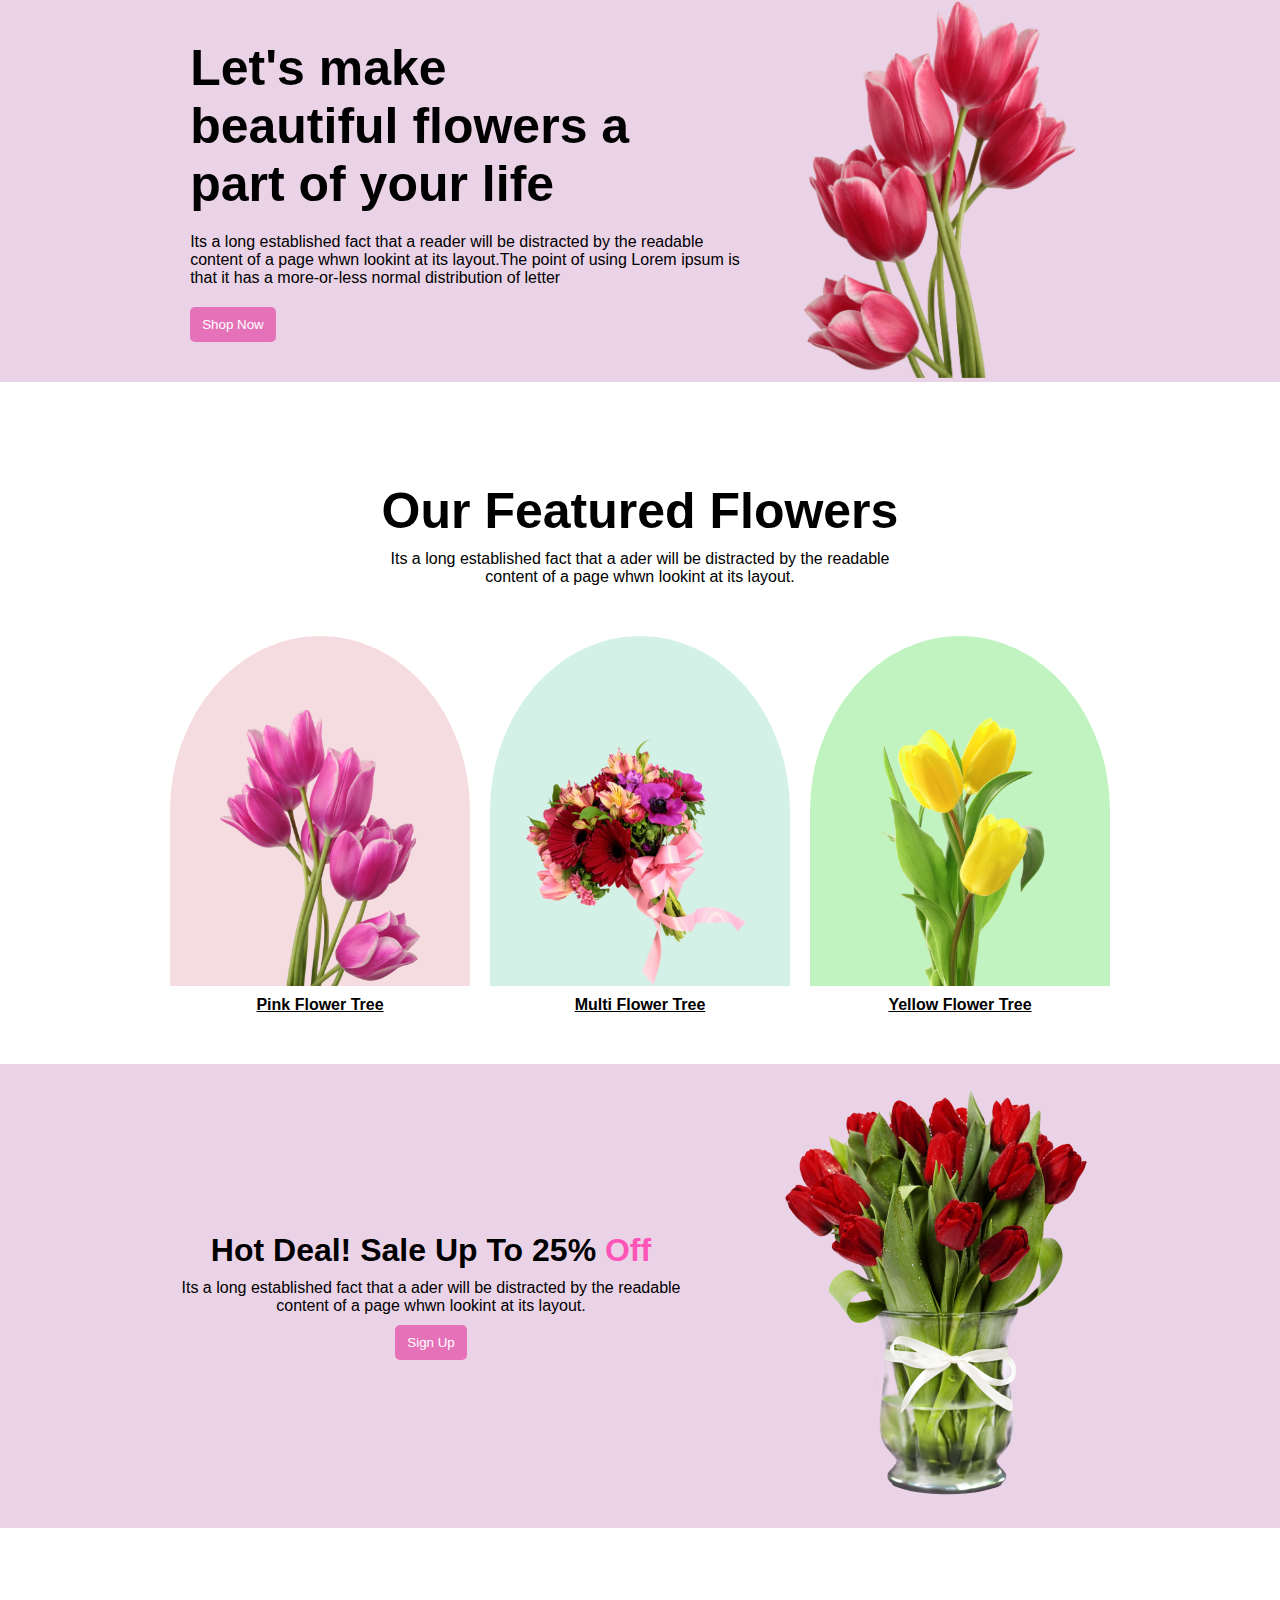
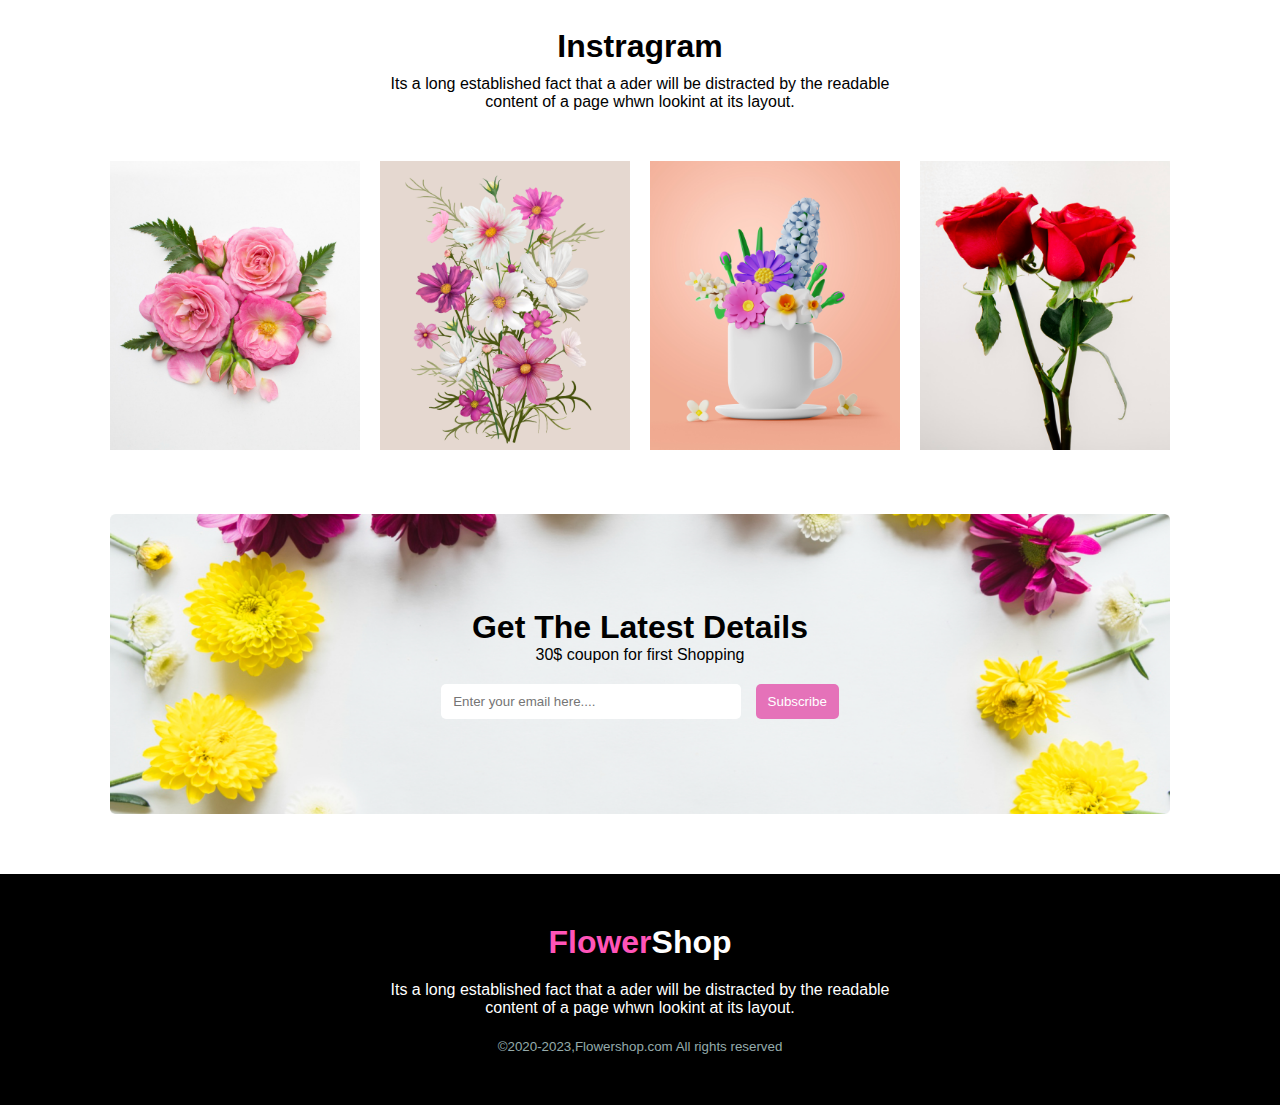
==== index.html @ 5ef5d3a2 "All file attached" ====
<!DOCTYPE html>
<html lang="en">

<head>
  <meta charset="UTF-8">
  <meta name="viewport" content="width=device-width, initial-scale=1.0">
  <title>Flower Shop</title>
  <link rel="stylesheet" href="style/index.css">
</head>

<body>
  <header>
    <section>
      <div class="ban-container">
        <div class="ban-text">
          <div>
            <h1 class="title">Let's make<br> beautiful flowers a <br>part of your life</h1>
            <p>Its a long established fact that a reader will be distracted by the readable<br> content of a page whwn
              lookint at its layout.The point of using Lorem ipsum is<br> that it has a more-or-less normal distribution
              of letter</p>
          </div>
          <button class="btn">Shop Now</button>
        </div>
        <div class="ban-img">
          <img src="Flower Asset/pngwing 10.png" alt="">
        </div>
      </div>
    </section>
  </header>
  <main>
    <section>
      <div class="textone">
        <h1 class=" title feature-flower">Our Featured Flowers</h1>
        <p class="feature-text">Its a long established fact that a ader will be distracted by the readable<br> content
          of a page whwn lookint at its layout.</p>
      </div>
      <div class="textonefigs">
        <div class="fig-card">
          <div class="figs1">
            <img src="Flower Asset/pngwing 6.png" alt="">
          </div>
          <h4 class="pink">Pink Flower Tree</h4>
        </div>
        <div class="fig-card">
          <div class="figs2">
            <img src="Flower Asset/pngwing 5.png" alt="">
          </div>
          <h4 class="pink">Multi Flower Tree</h4>
        </div>
        <div class="fig-card">
          <div class="figs3">
            <img src="Flower Asset/pngwing 7.png" alt="">
          </div>
          <h4 class="pink">Yellow Flower Tree</h4>
        </div>
      </div>
    </section>
    <section>
      <div class="bonus">
        <div class="text-bonus">
          <h1>Hot Deal! Sale Up To 25% <span class="flow">Off</span></h1>
          <p>Its a long established fact that a ader will be distracted by the readable<br> content of a page whwn
            lookint at its layout.</p>
          <button class="btn">Sign Up</button>
        </div>
        <div class="fig-bonus">
          <img src="Flower Asset/pngwing 8.png" alt="">
        </div>
      </div>
    </section>
    <section>
      <div class="text-flower">
        <div class="textsec">
          <h1>Instragram</h1>
          <p>Its a long established fact that a ader will be distracted by the readable<br> content of a page whwn
            lookint at its layout.</p>
        </div>
        <div class="box">
          <div class="box-img">
            <img src="Flower Asset/Flower 01.png" alt="">
          </div>
          <div class="box-img">
            <img src="Flower Asset/Rectangle 4.png" alt="">
          </div>
          <div class="box-img">
            <img src="Flower Asset/Rectangle 5.png" alt="">
          </div>
          <div class="box-img">
            <img src="Flower Asset/Rectangle 6.png" alt="">
          </div>
        </div>
      </div>
    </section>
    <section>
      <div class="lastimage">
        <div class="last-text">
          <h1>Get The Latest Details</h1>
          <p>30$ coupon for first Shopping</p>
        </div>
        <div class="form">

          <form>
            <label for="email">
              <input type="text" id="email" placeholder="Enter your email here....">
              <button class="btn">Subscribe</button>
            </label>
          </form>
        </div>
      </div>
    </section>
  </main>
  <footer>
    <section>
      <div class="foot">
        <h1><span class="flow">Flower</span>Shop</h1>
        <p class="foot-text">Its a long established fact that a ader will be distracted by the readable<br> content of a
          page whwn lookint at its layout.</p>
        <p style="color: rgba(201, 228, 228, 0.749);"><small>&copy;2020-2023,Flowershop.com All rights reserved</small>
        </p>
      </div>
    </section>
  </footer>
</body>

</html>
---- style/index.css ----
* {
    margin: 0;
    padding: 0;
    box-sizing: border-box;
    font-family: Arial, Helvetica, sans-serif;
}

.ban-container {
    display: flex;
    justify-content: center;
    align-items: center;
    background-color: rgb(235, 211, 231);
    background-position: center;
    background-size: cover;
    gap: 50px;
}

.ban-img {
    width: 300px;
    padding-bottom: 0px;
}

.ban-img img {
    width: 100%;
}

.ban-text div {
    display: flex;
    flex-direction: column;
    gap: 20px;
    margin-bottom: 20px;
}

.title {
    font-size: 50px;
    font-weight: bold;
}

.btn {
    border: none;
    border-radius: 5px;
    background-color: rgb(229, 114, 185);
    color: white;
    padding: 10px 12px;
}

.textone {
    margin-top: 100px;
    margin-bottom: 50px;
    text-align: center;
    display: flex;
    flex-direction: column;
    gap: 10px;
}

.textonefigs {
    display: flex;
    justify-content: center;
    gap: 20px;
}

.fig-card {
    display: flex;
    flex-direction: column;
    gap: 10px;
}

.figs1 {
    width: 300px;
    display: flex;
    justify-content: center;
    align-items: end;
    height: 350px;
    background-color: rgb(245, 220, 224);
    border-radius: 50% 50% 0 0;
}

.figs1 img {
    width: 200px;

}

.figs2 {
    width: 300px;
    display: flex;
    justify-content: center;
    align-items: end;
    height: 350px;
    background-color: rgb(212, 241, 232);
    border-radius: 50% 50% 0 0;
}

.figs2 img {
    width: 250px;

}

.figs3 {
    width: 300px;
    display: flex;
    justify-content: center;
    align-items: end;
    height: 350px;
    background-color: rgb(193, 243, 193);
    border-radius: 50% 50% 0 0;
}

.figs3 img {
    width: 200px;

}

.pink {
    text-align: center;
    text-decoration: underline;
}

.foot {
    padding: 50px 60px;
    background-color: black;
    color: white;
    text-align: center;
    display: flex;
    flex-direction: column;
    gap: 20px;
}

.flow {
    color: rgb(255, 84, 184);
}

.foot-text {
    margin-top: ;
    text-align: center;
}

.bonus {
    display: flex;
    justify-content: center;
    gap: 100px;
    background-color: rgb(235, 211, 231);
    text-align: center;
    align-items: center;
    margin-top: 50px;
    padding: 20px 0;
}

.text-bonus {
    display: flex;
    flex-direction: column;
    gap: 10px;
}

.text-flower {
    margin-top: 100px;
}

.textsec {
    text-align: center;
    margin-bottom: 50px;
    display: flex;
    flex-direction: column;
    gap: 10px;
}

.box {
    display: flex;
    justify-content: space-between;
    gap: 20px;
    justify-content: center;
}

.box-img {
    width: 250px;
}

.box-img img {
    width: 100%;
}

.text-bonus {
    align-items: center;
}

.lastimage {
    background: url('/Flower Asset/Rectangle 9.png') center no-repeat;
    background-size: 100% 100%;
    width: 1060px;
    height: 300px;
    margin: 60px auto;
    padding: 30px 40px;
    display: flex;
    align-items: center;
    justify-content: center;
    flex-direction: column;

}

.last-text {
    text-align: center;
}

.form {
    margin-top: 20px;
}

input {
    padding: 10px 12px;
    width: 300px;
    border: none;
    border-radius: 5px;
    margin-right: 10px;
}
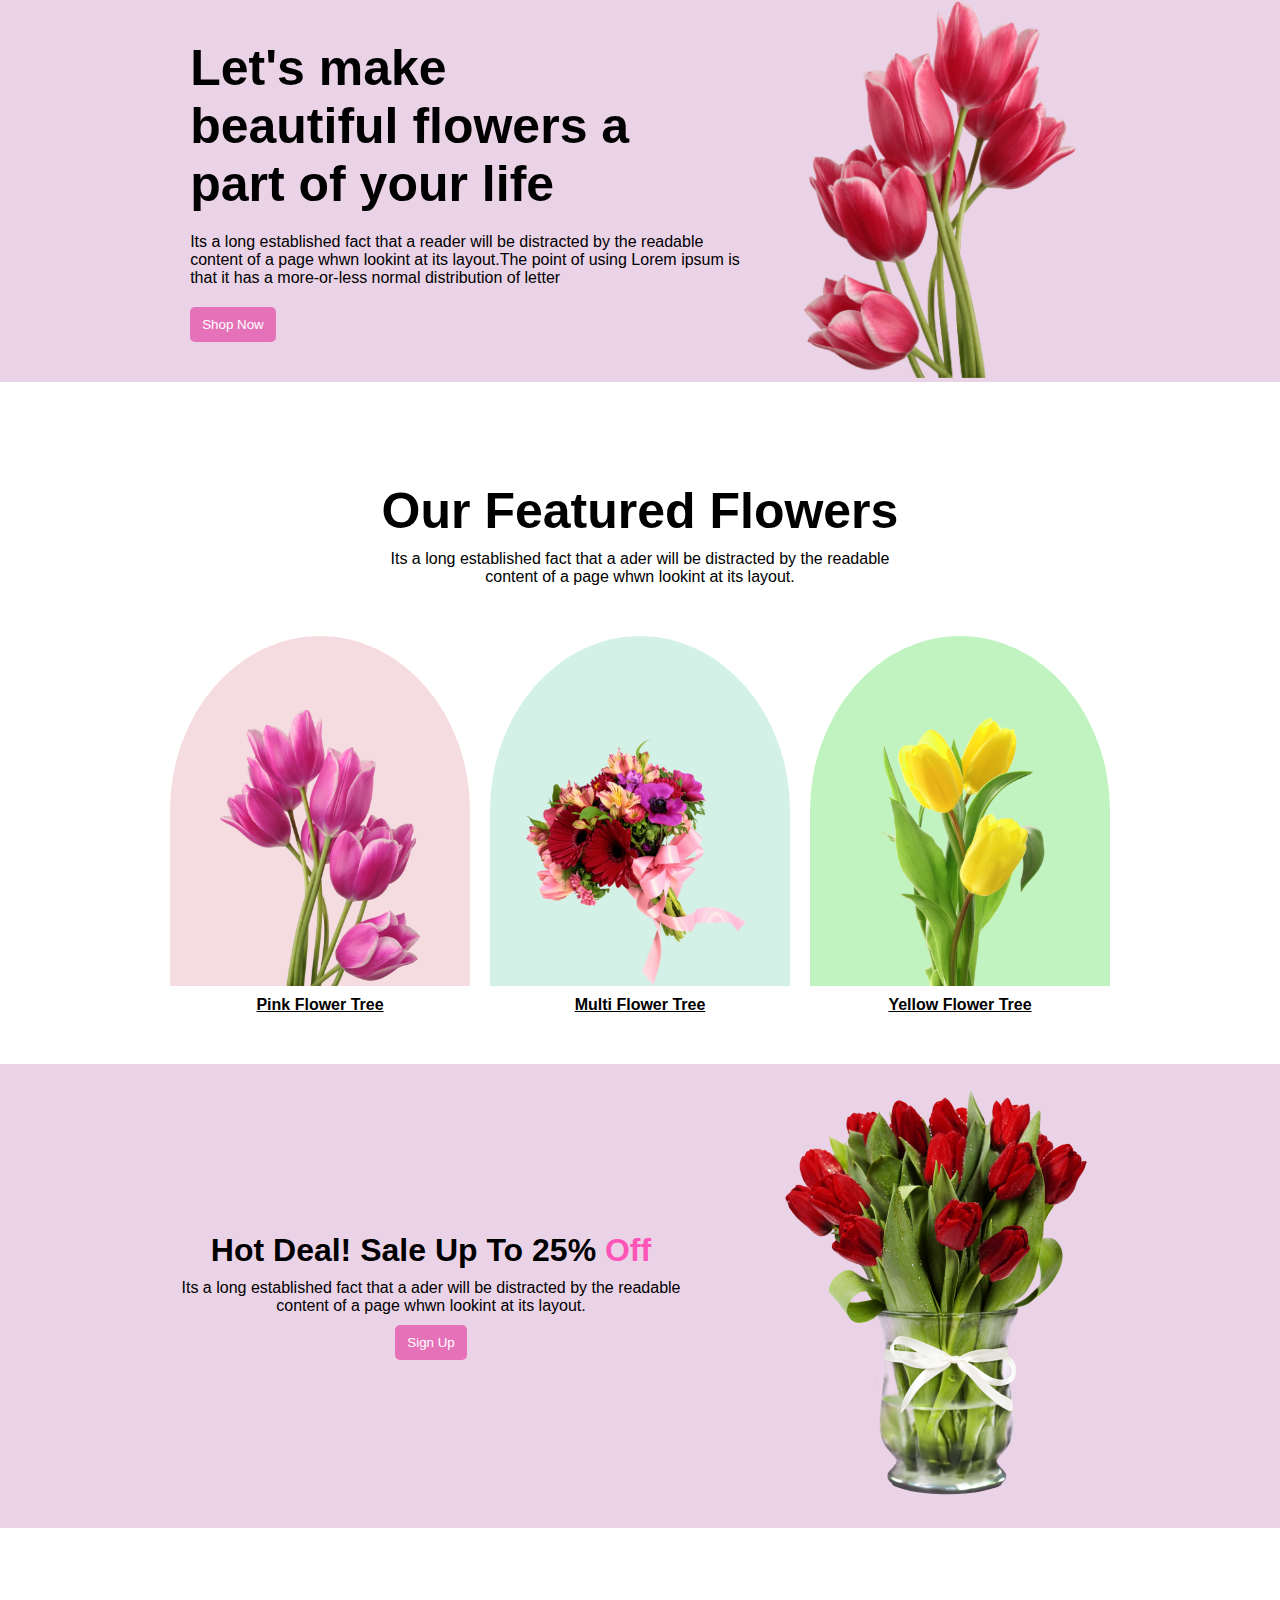
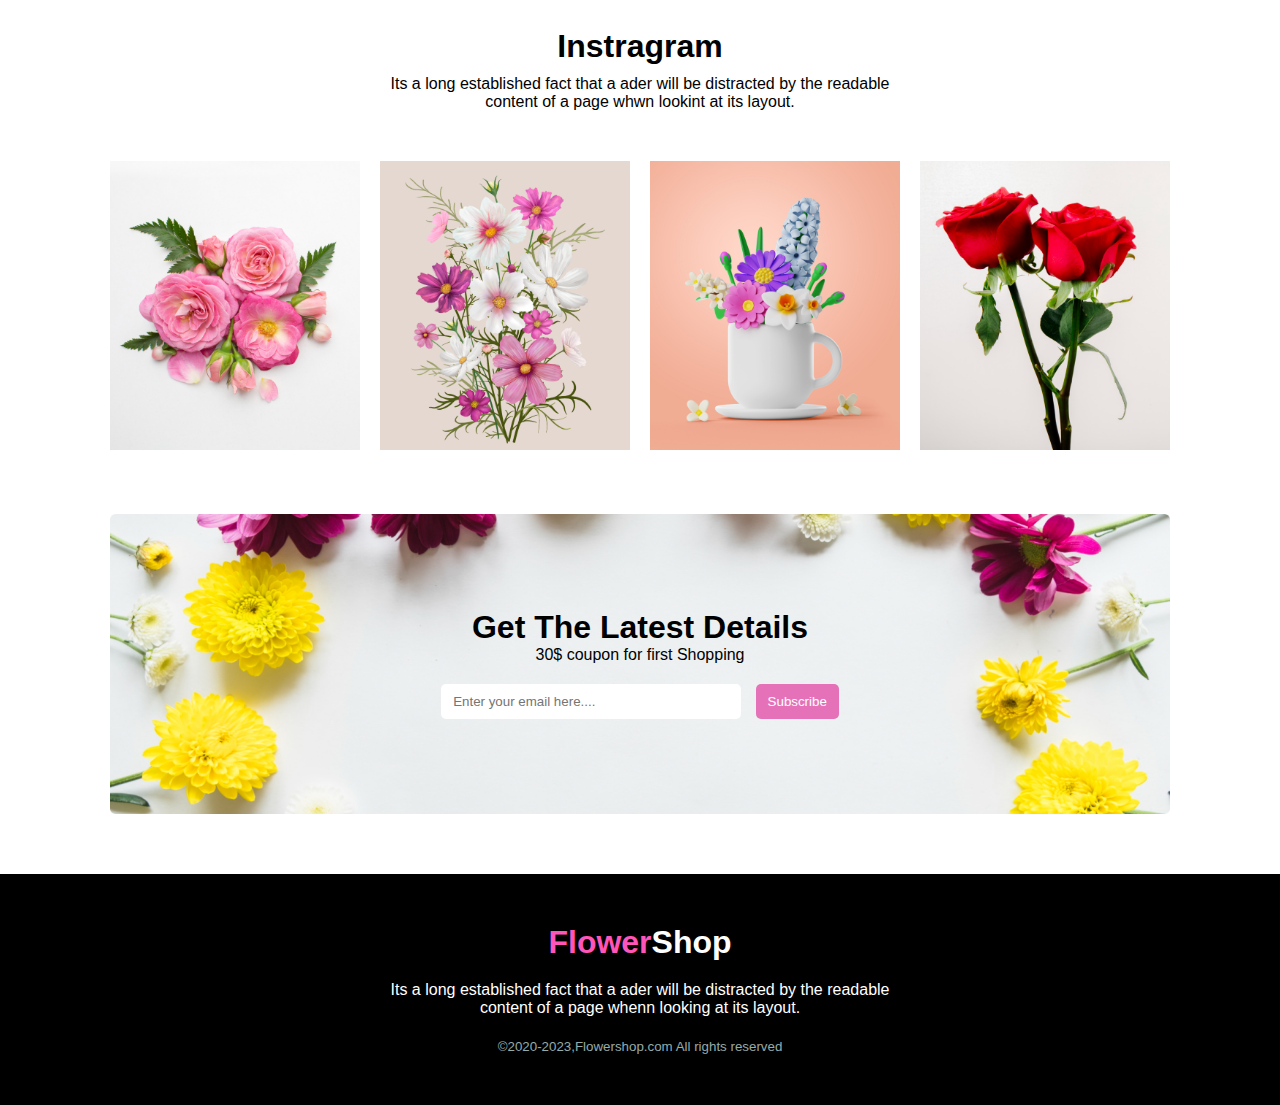
==== commit 425dd5a7: "changes in html file" ====
--- a/index.html
+++ b/index.html
@@ -114,7 +114,7 @@
       <div class="foot">
         <h1><span class="flow">Flower</span>Shop</h1>
         <p class="foot-text">Its a long established fact that a ader will be distracted by the readable<br> content of a
-          page whwn lookint at its layout.</p>
+          page whenn looking at its layout.</p>
         <p style="color: rgba(201, 228, 228, 0.749);"><small>&copy;2020-2023,Flowershop.com All rights reserved</small>
         </p>
       </div>
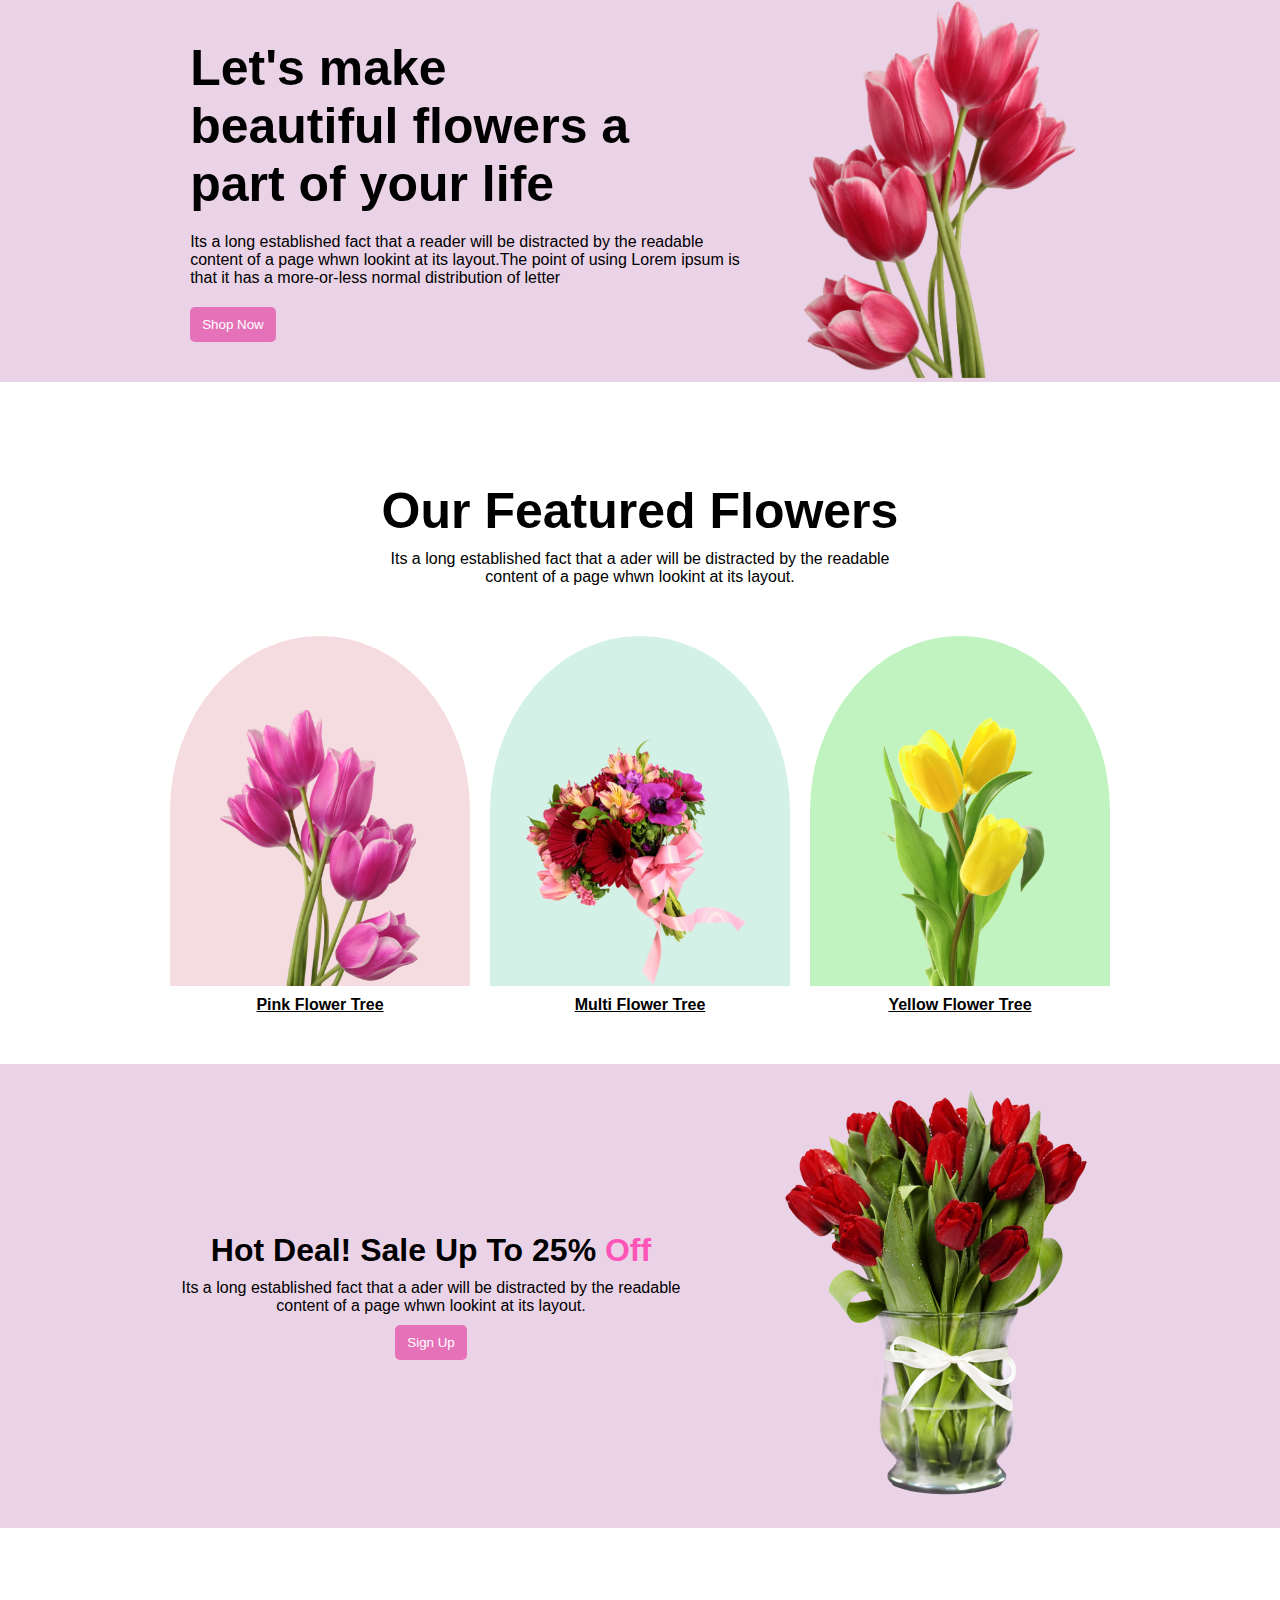
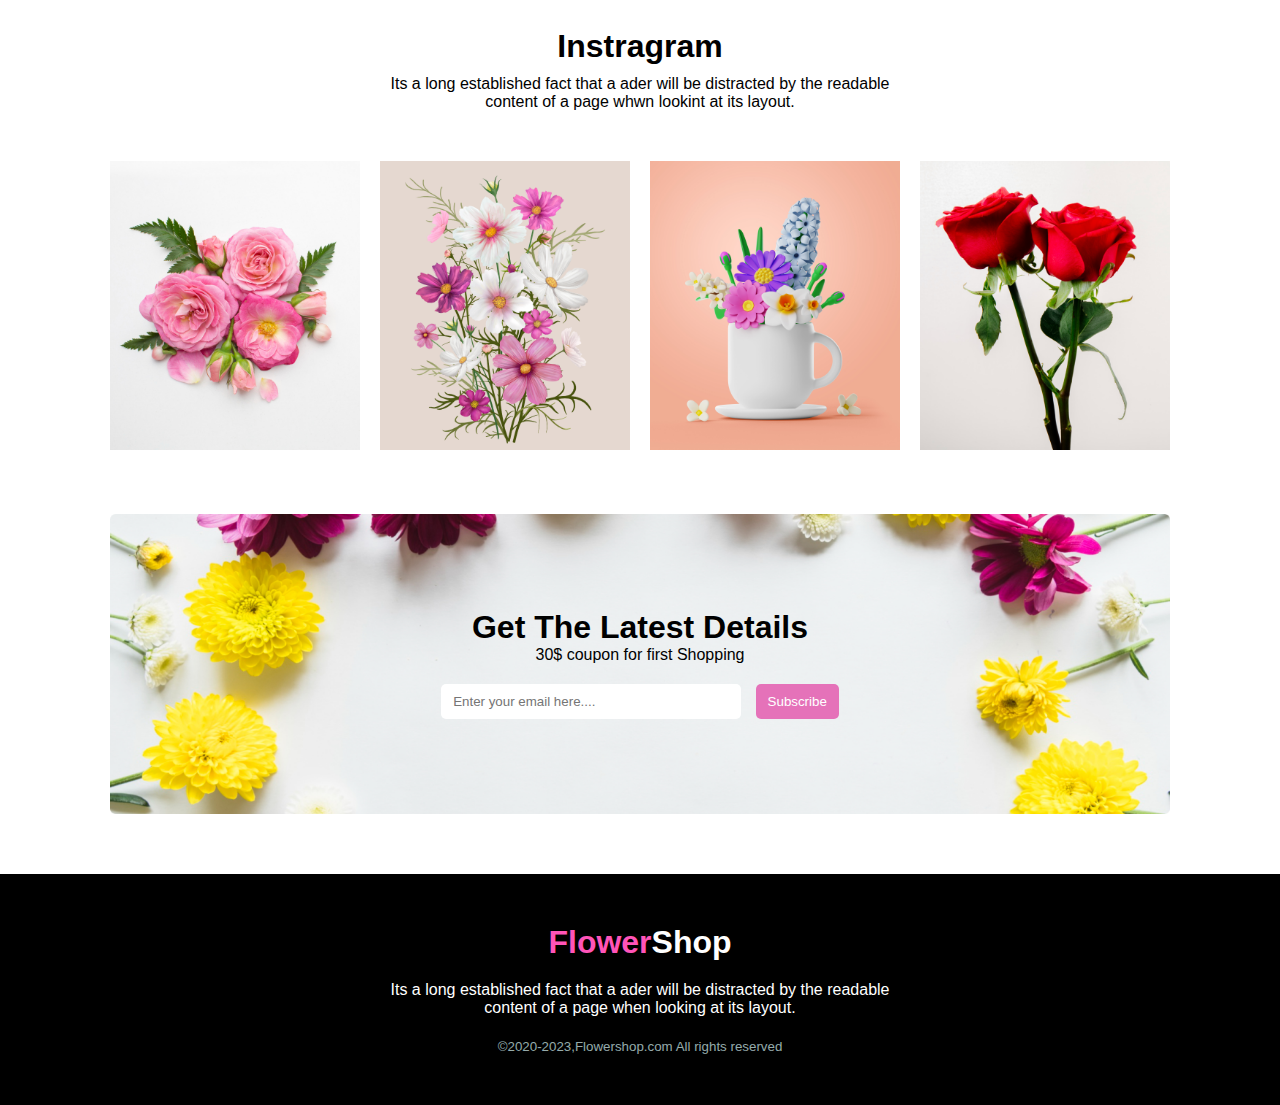
==== commit 16f4076b: "another change" ====
--- a/index.html
+++ b/index.html
@@ -114,7 +114,7 @@
       <div class="foot">
         <h1><span class="flow">Flower</span>Shop</h1>
         <p class="foot-text">Its a long established fact that a ader will be distracted by the readable<br> content of a
-          page whenn looking at its layout.</p>
+          page when looking at its layout.</p>
         <p style="color: rgba(201, 228, 228, 0.749);"><small>&copy;2020-2023,Flowershop.com All rights reserved</small>
         </p>
       </div>
